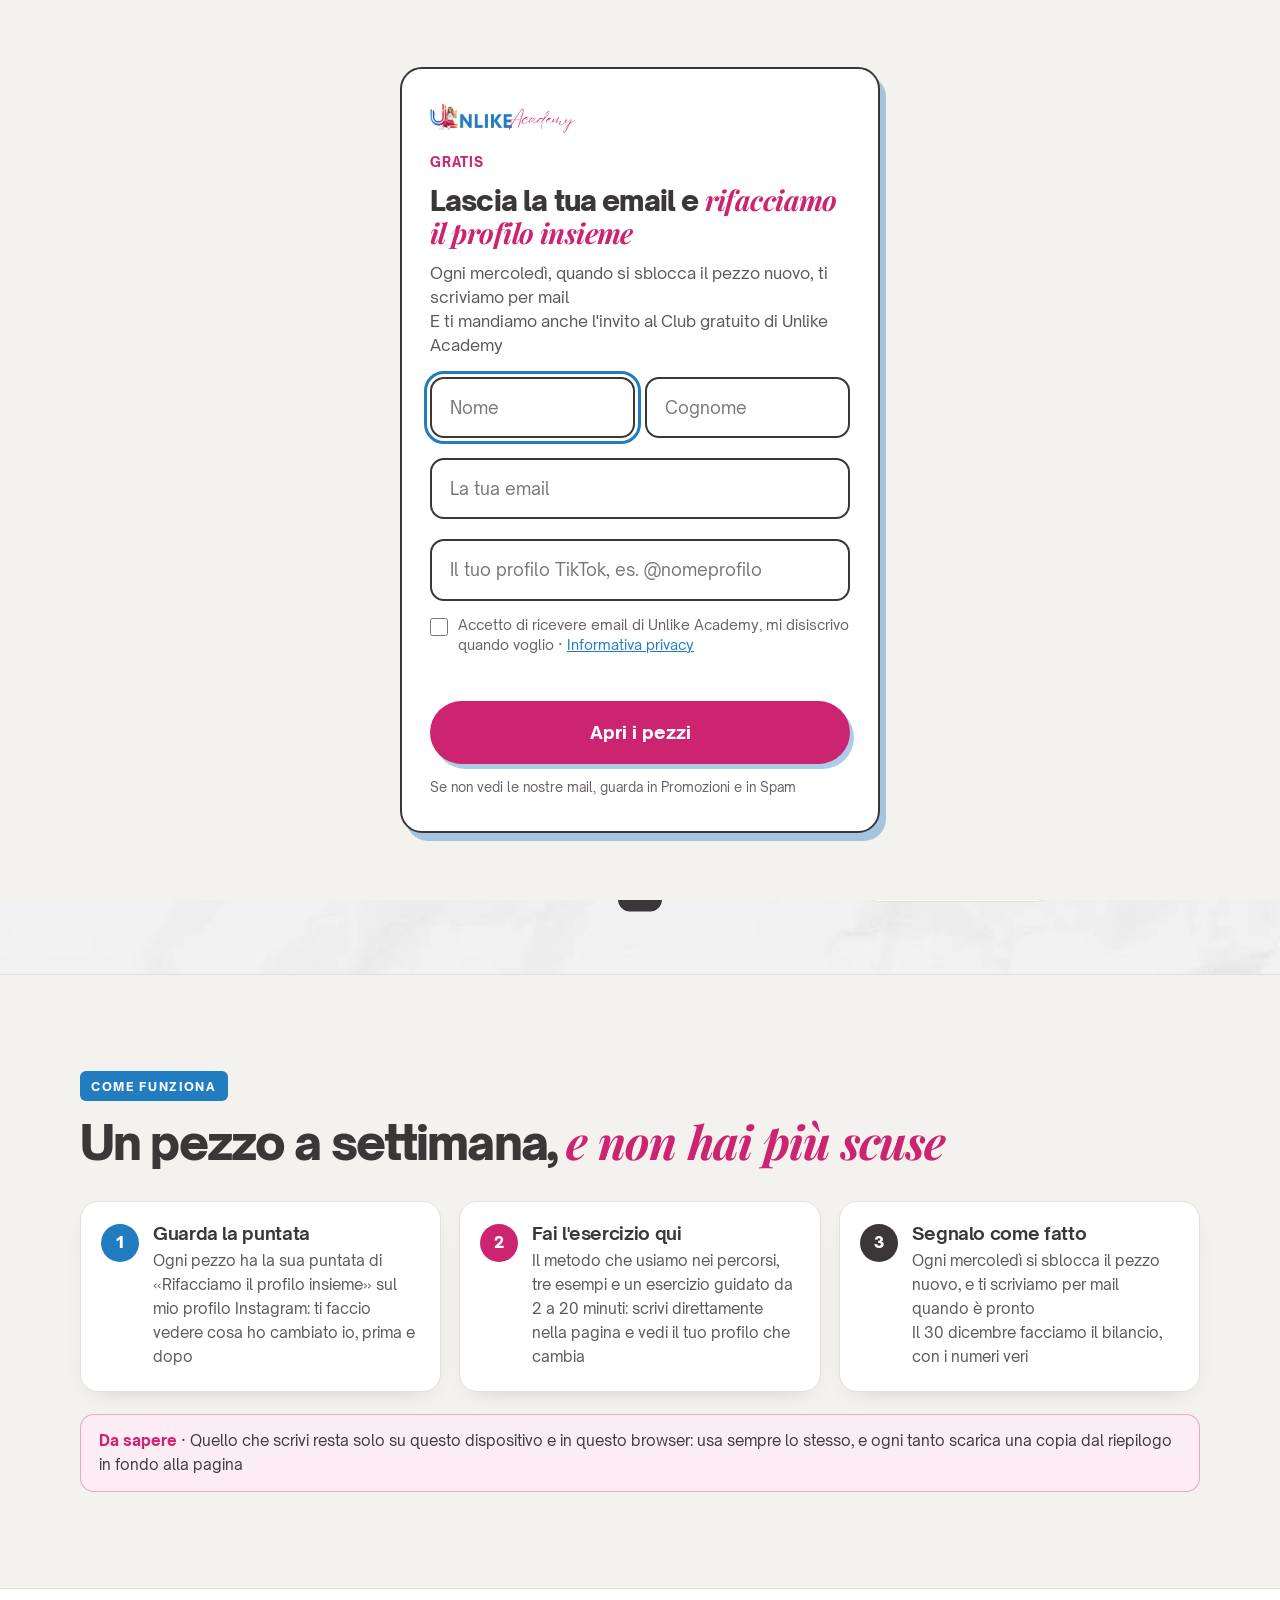
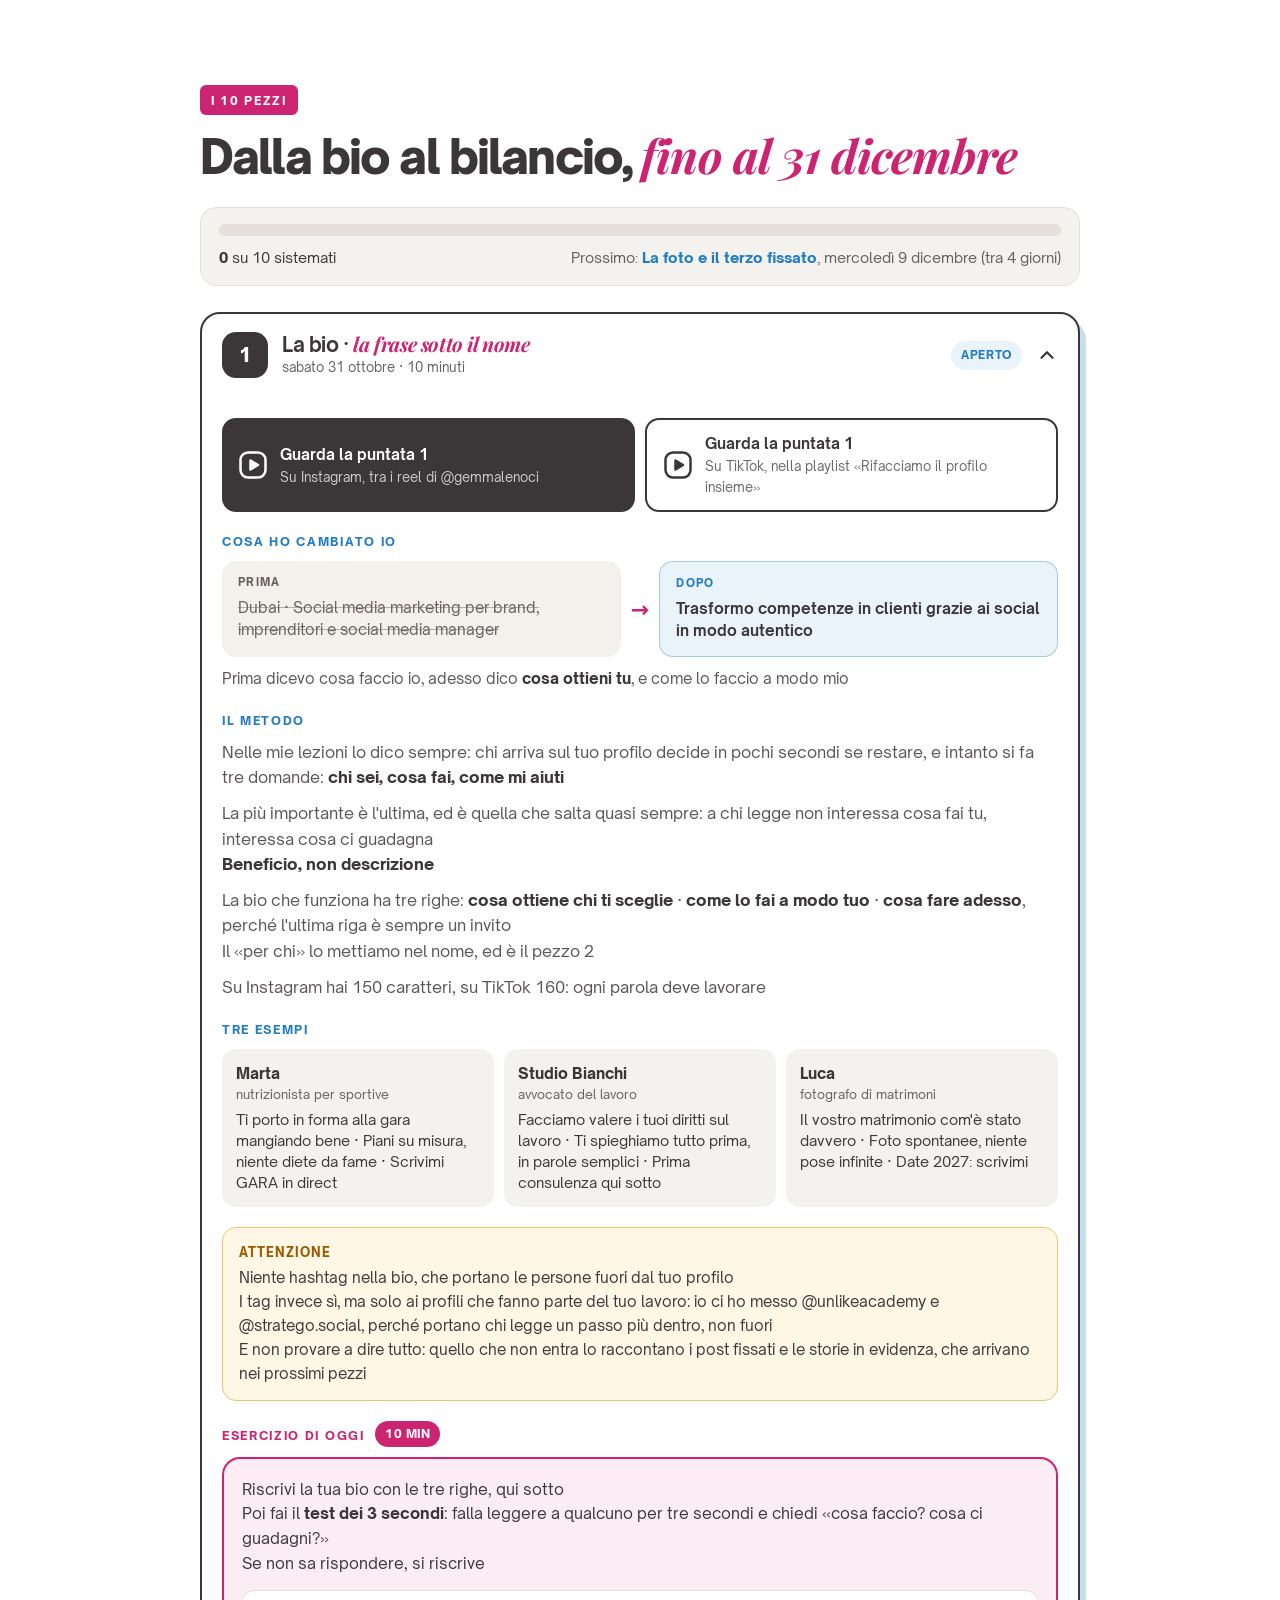
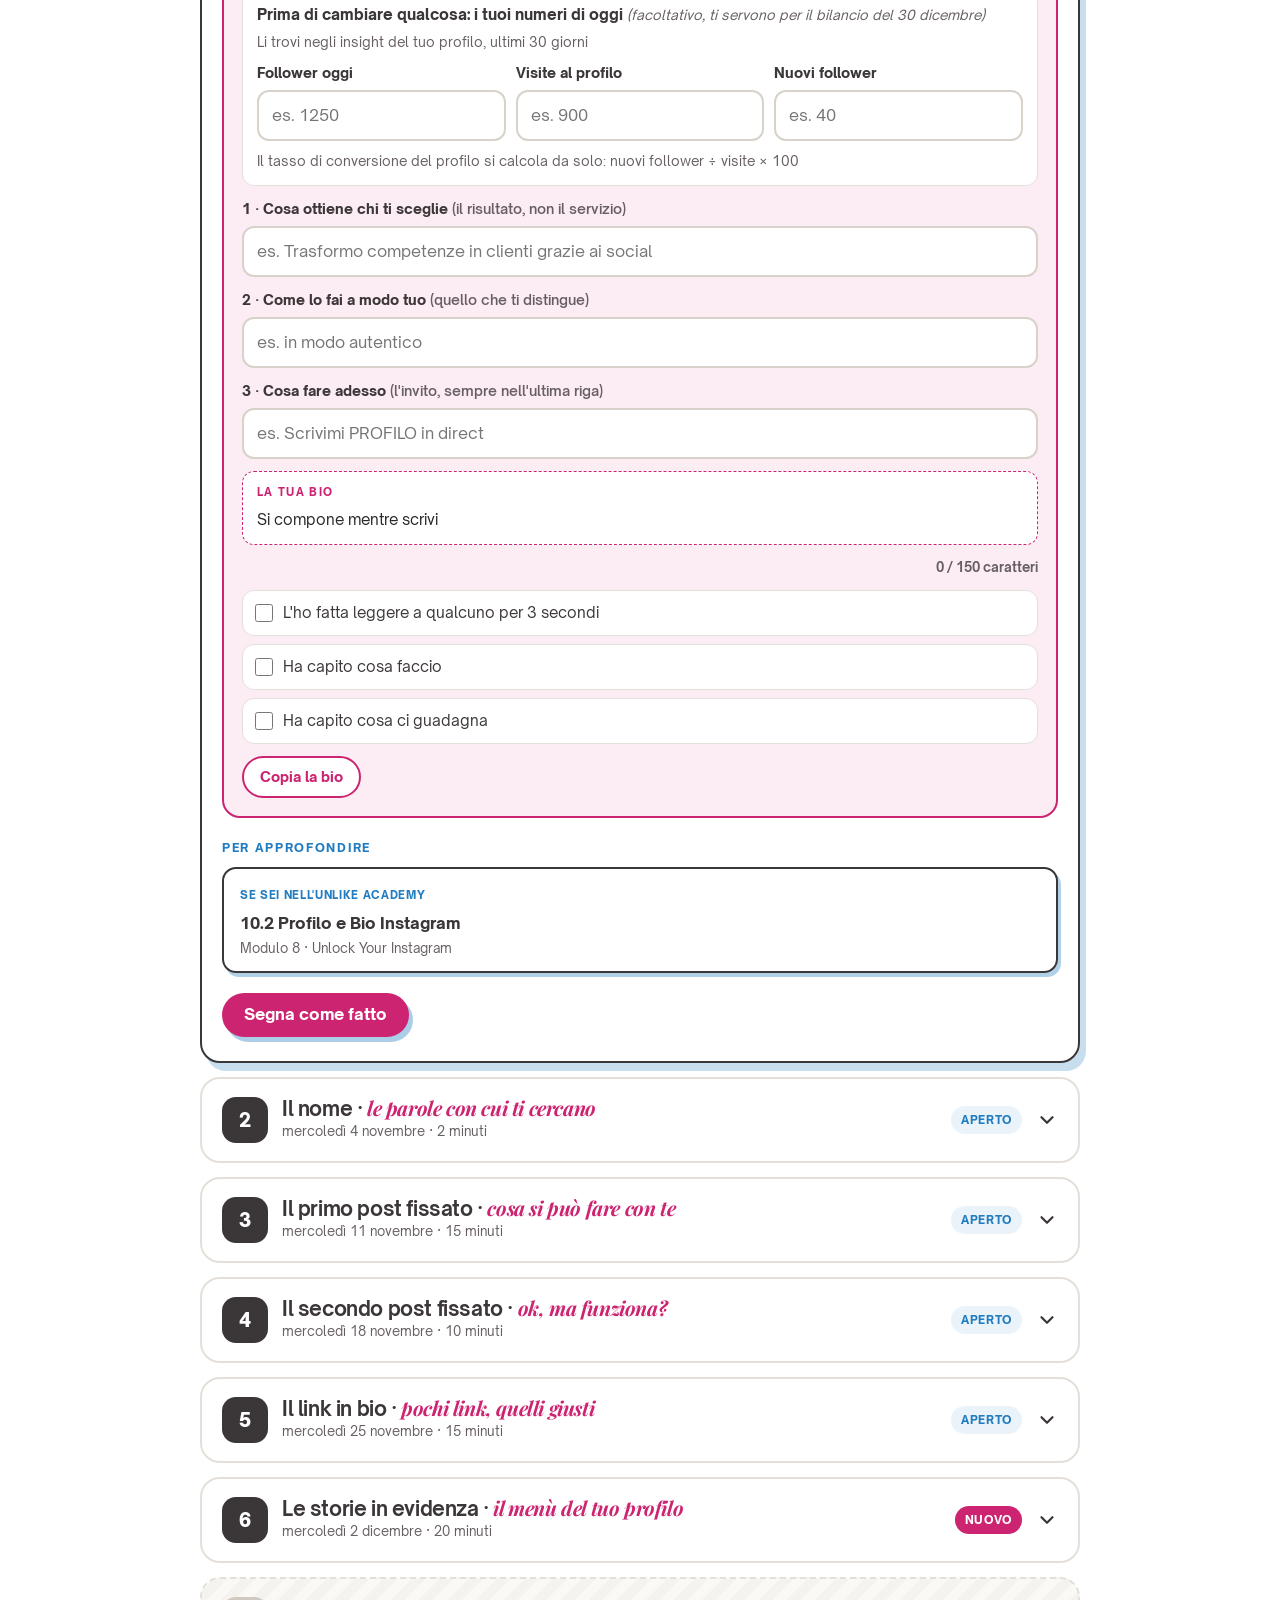
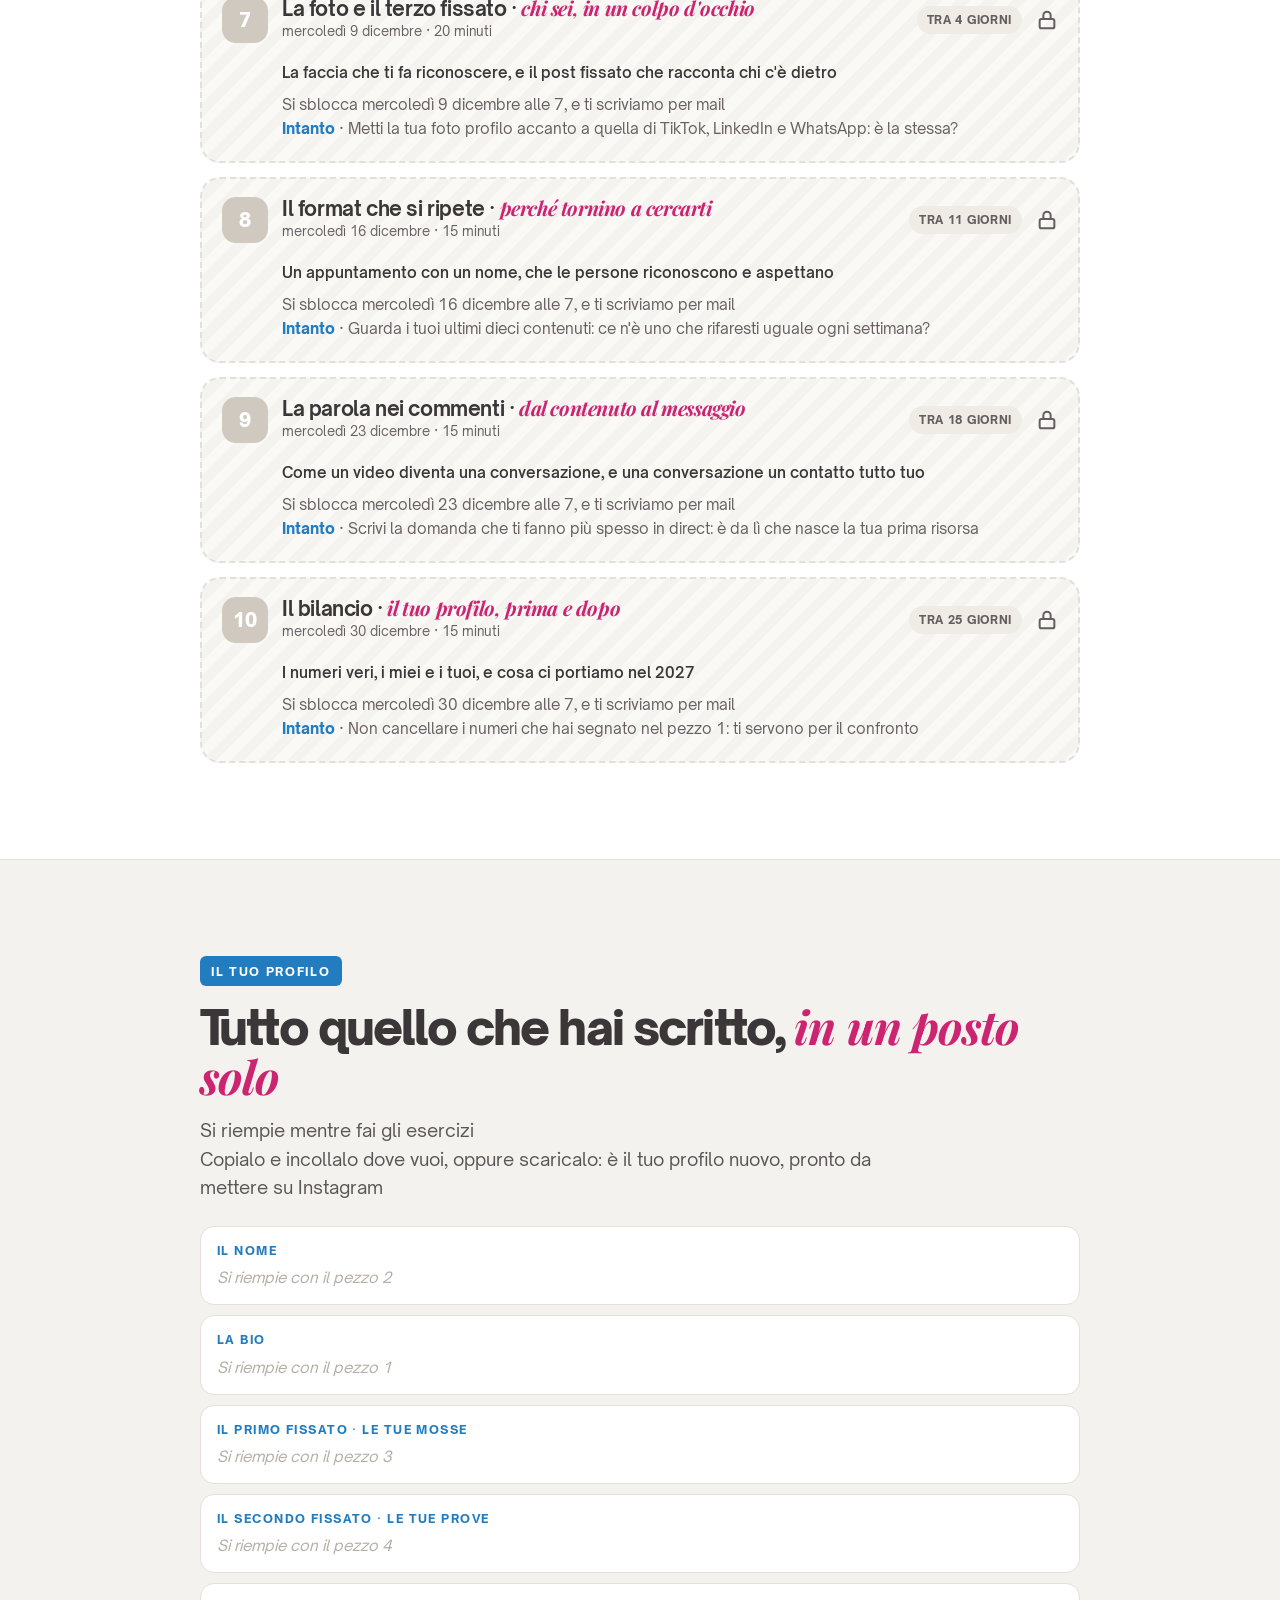
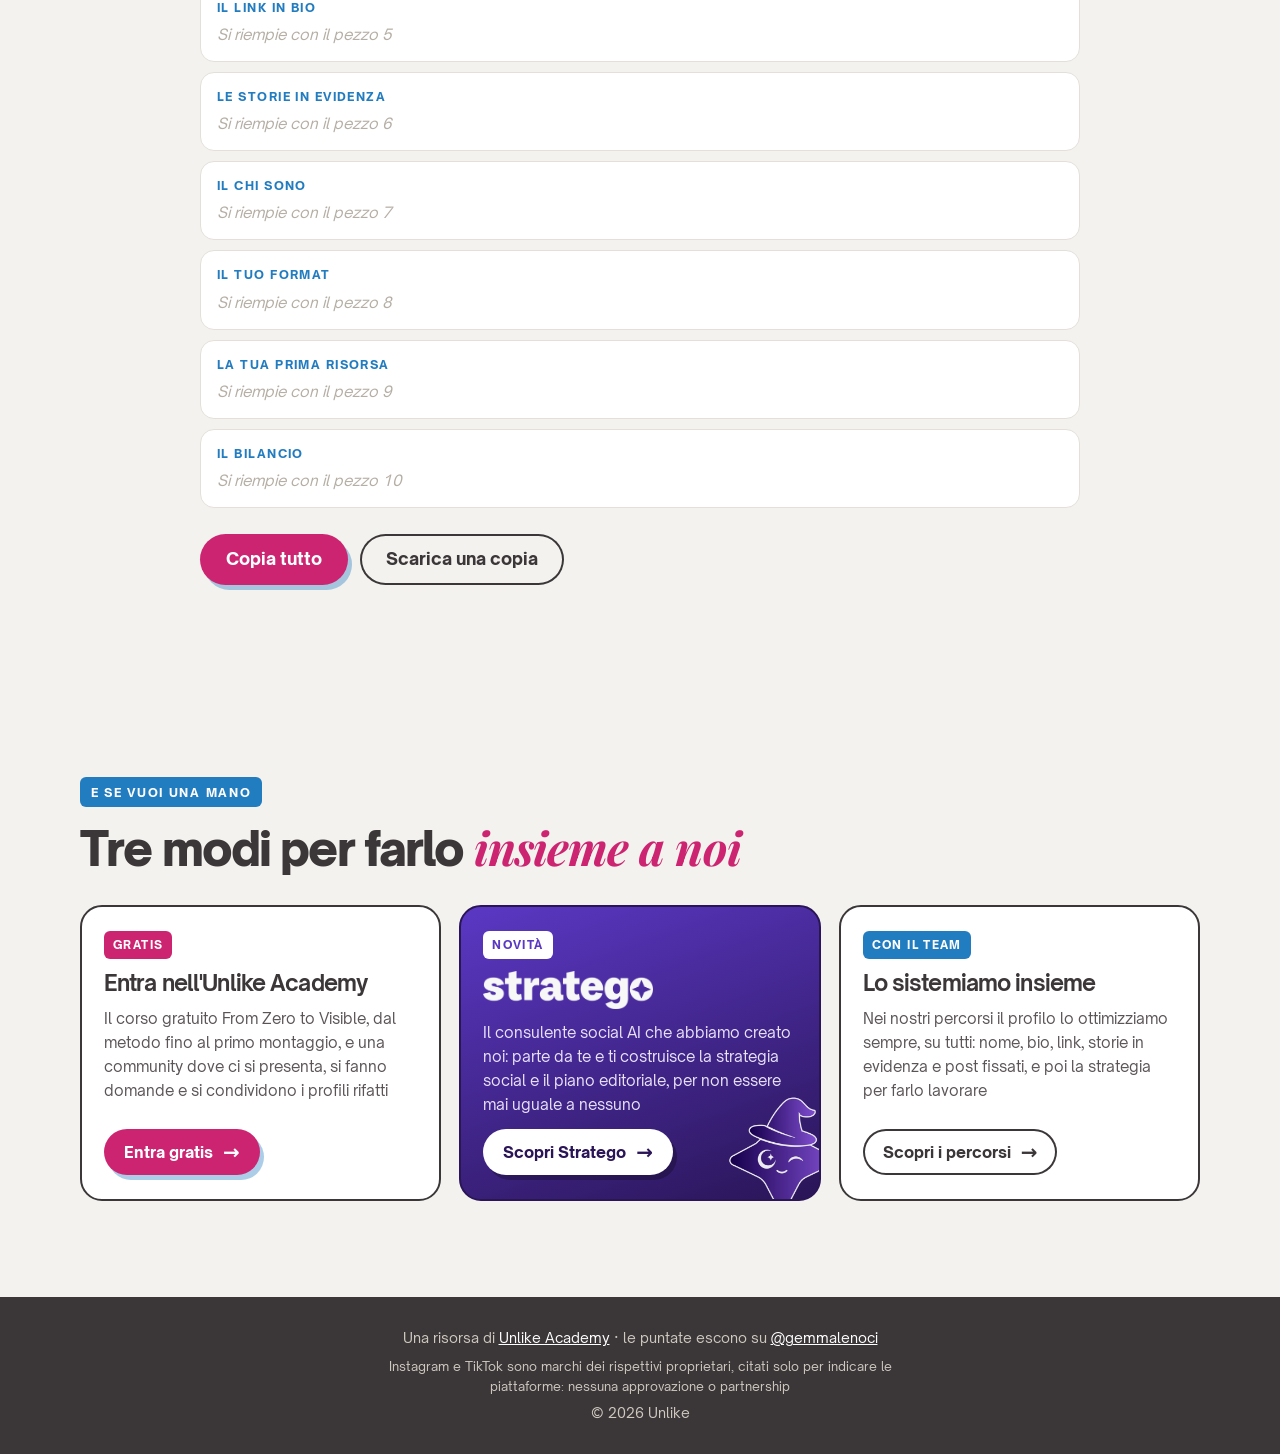
==== tiktok/index.html @ f3b8525f "PROFILO: indirizzo corto /tiktok e finestra mail che chiede il profilo TikTok Co-Authored-By: Claude" ====
<!doctype html>
<html lang="it">
<head>
<meta charset="utf-8">
<meta name="viewport" content="width=device-width, initial-scale=1">
<meta name="robots" content="noindex">
<title>Rifacciamo il profilo insieme · Unlike Academy</title>
<link rel="canonical" href="https://profilo.unlikeacademy.it/">
<meta http-equiv="refresh" content="0;url=../?utm_source=tiktok&amp;utm_medium=commento&amp;utm_campaign=profilo">
<script>location.replace('../?utm_source=tiktok&utm_medium=commento&utm_campaign=profilo'+location.hash)</script>
<style>body{font-family:system-ui,sans-serif;background:#F3F2EE;color:#3B3638;display:flex;min-height:100vh;align-items:center;justify-content:center;margin:0}a{color:#CD2471;font-weight:700}</style>
</head>
<body>
<p><a href="../?utm_source=tiktok&amp;utm_medium=commento&amp;utm_campaign=profilo">Apri la guida</a></p>
</body>
</html>
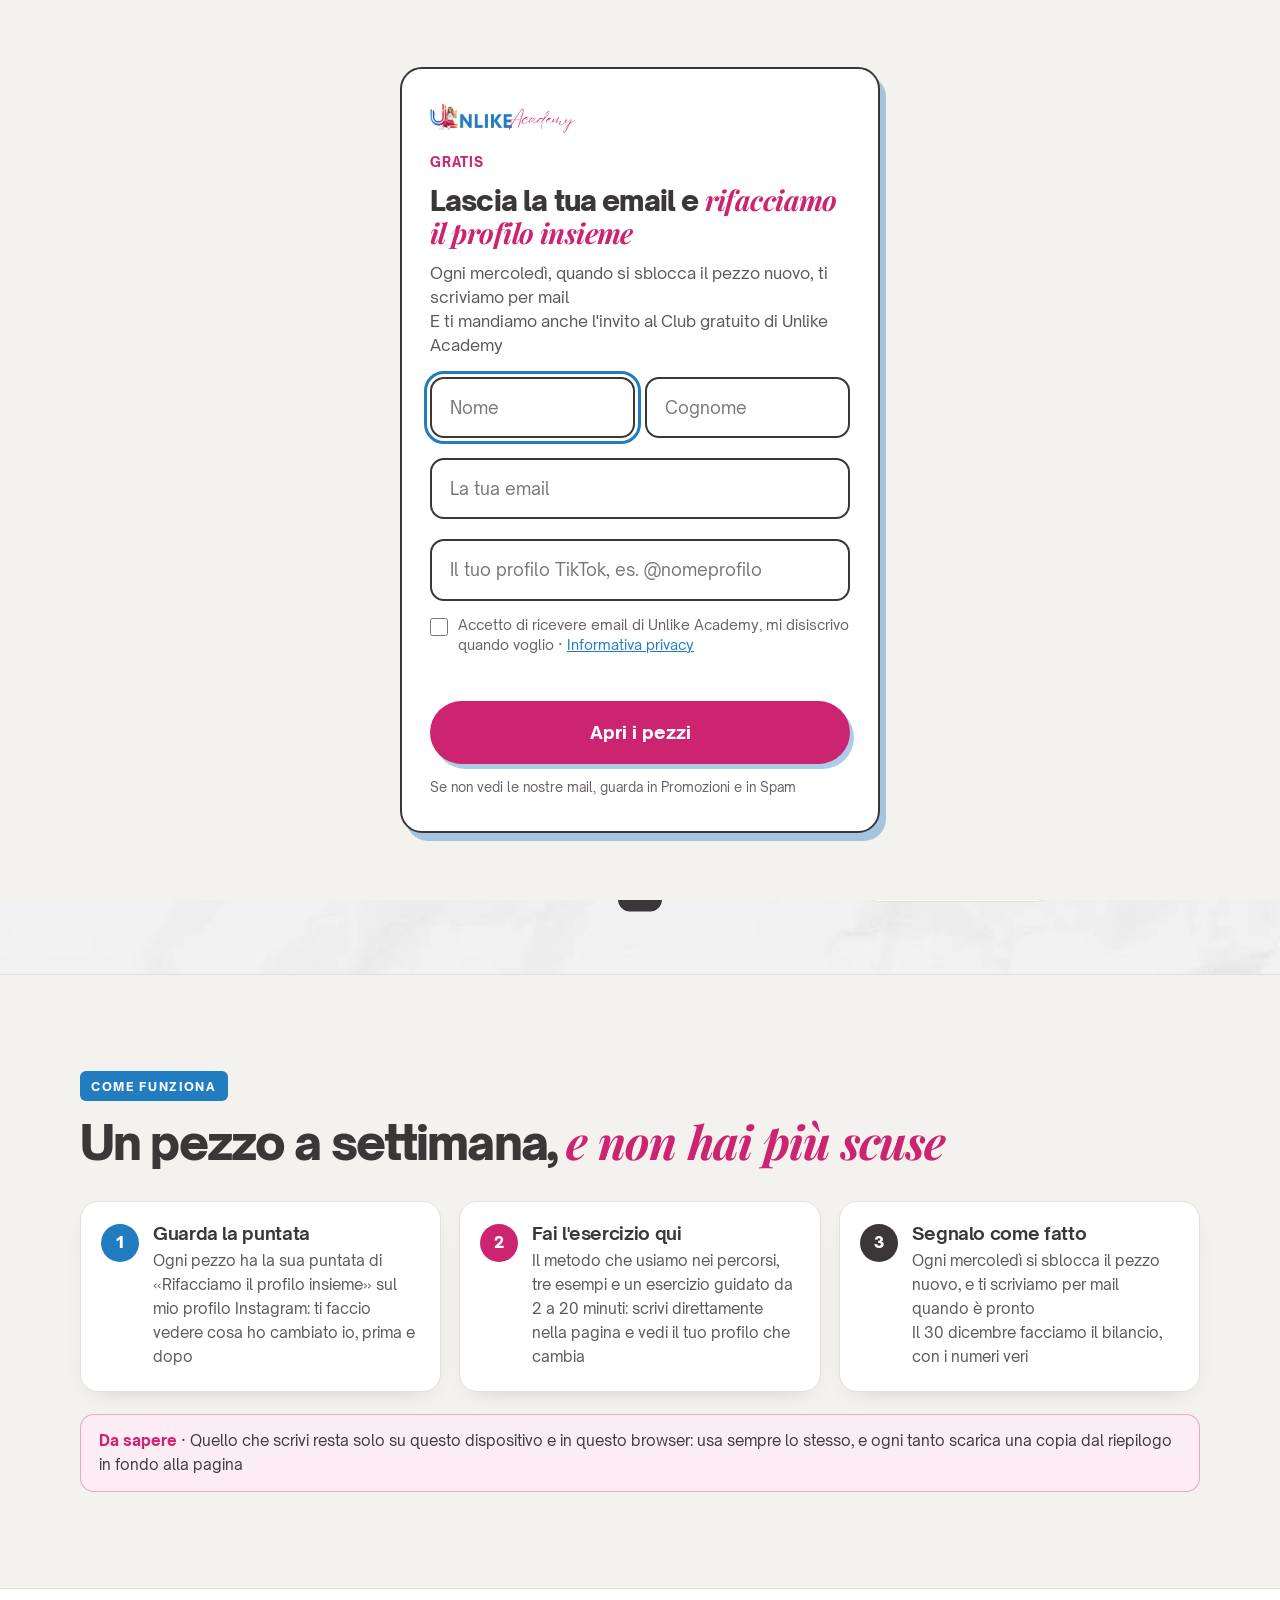
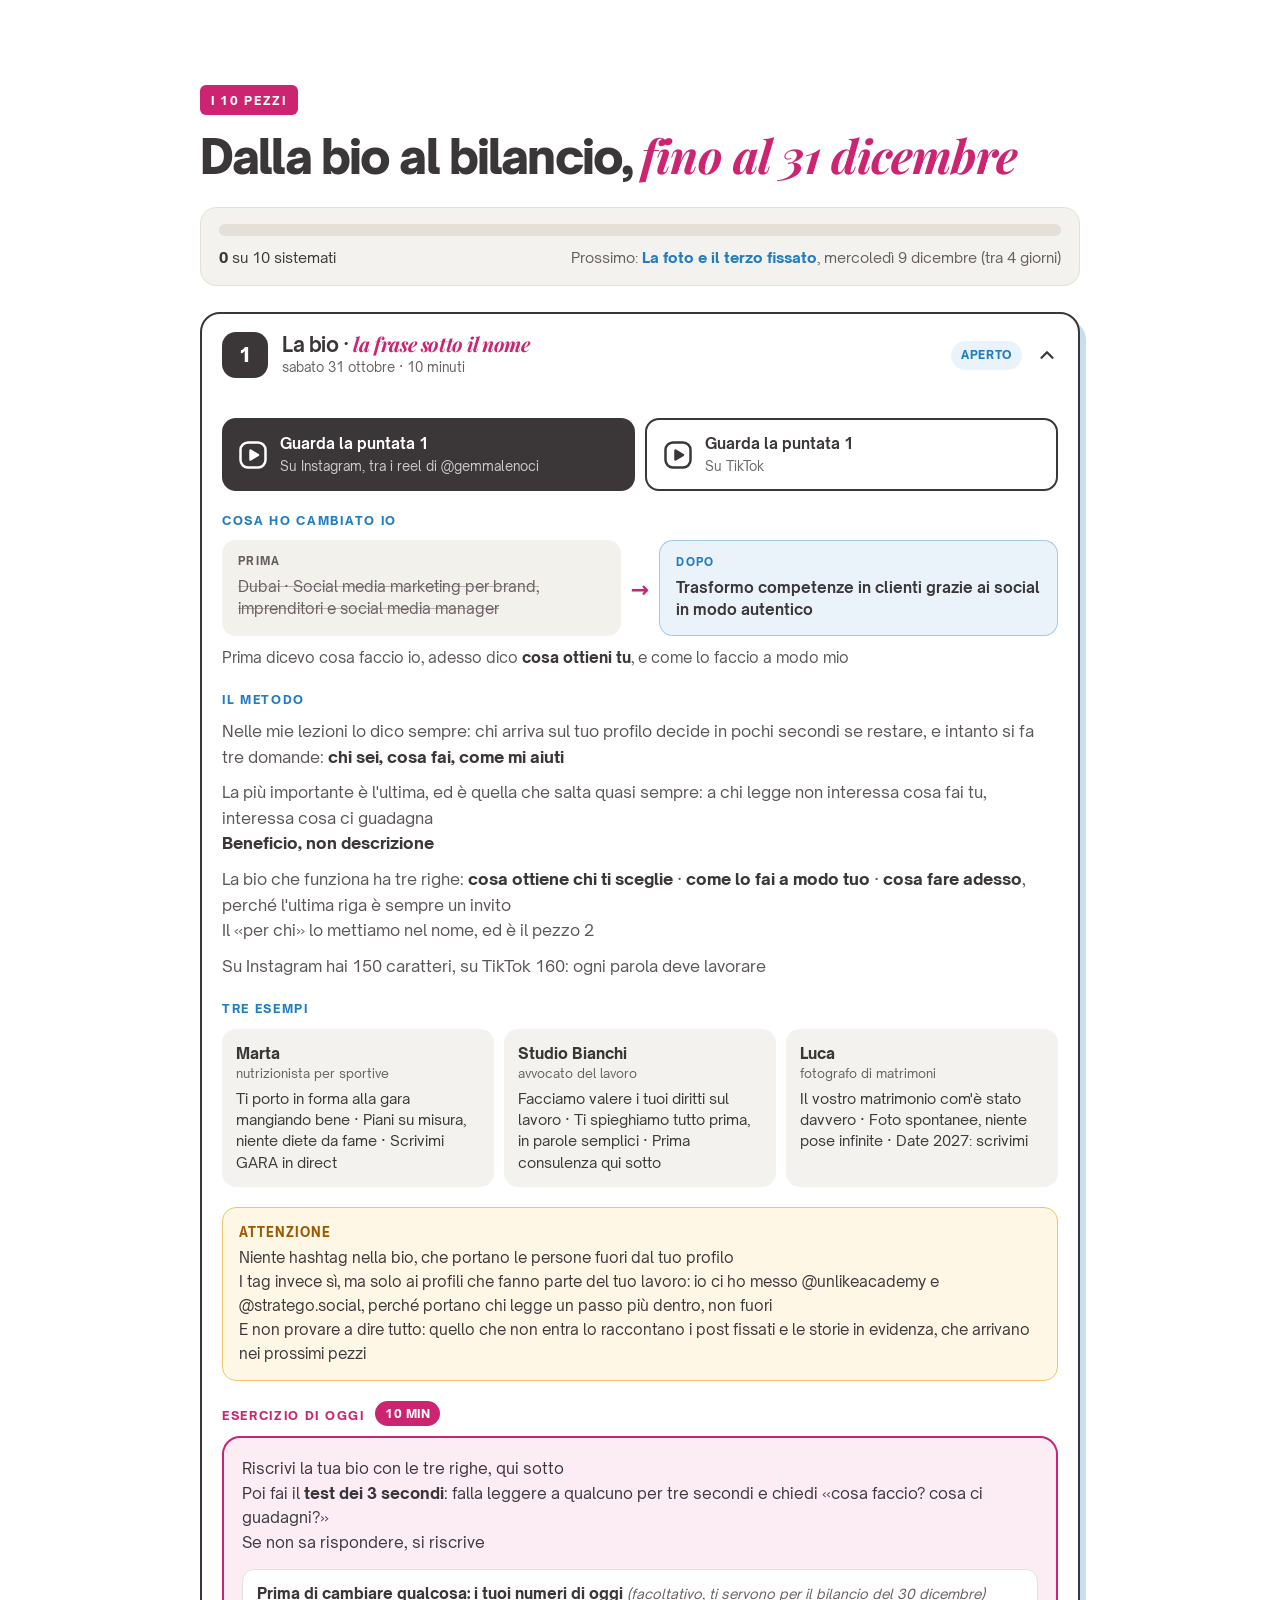
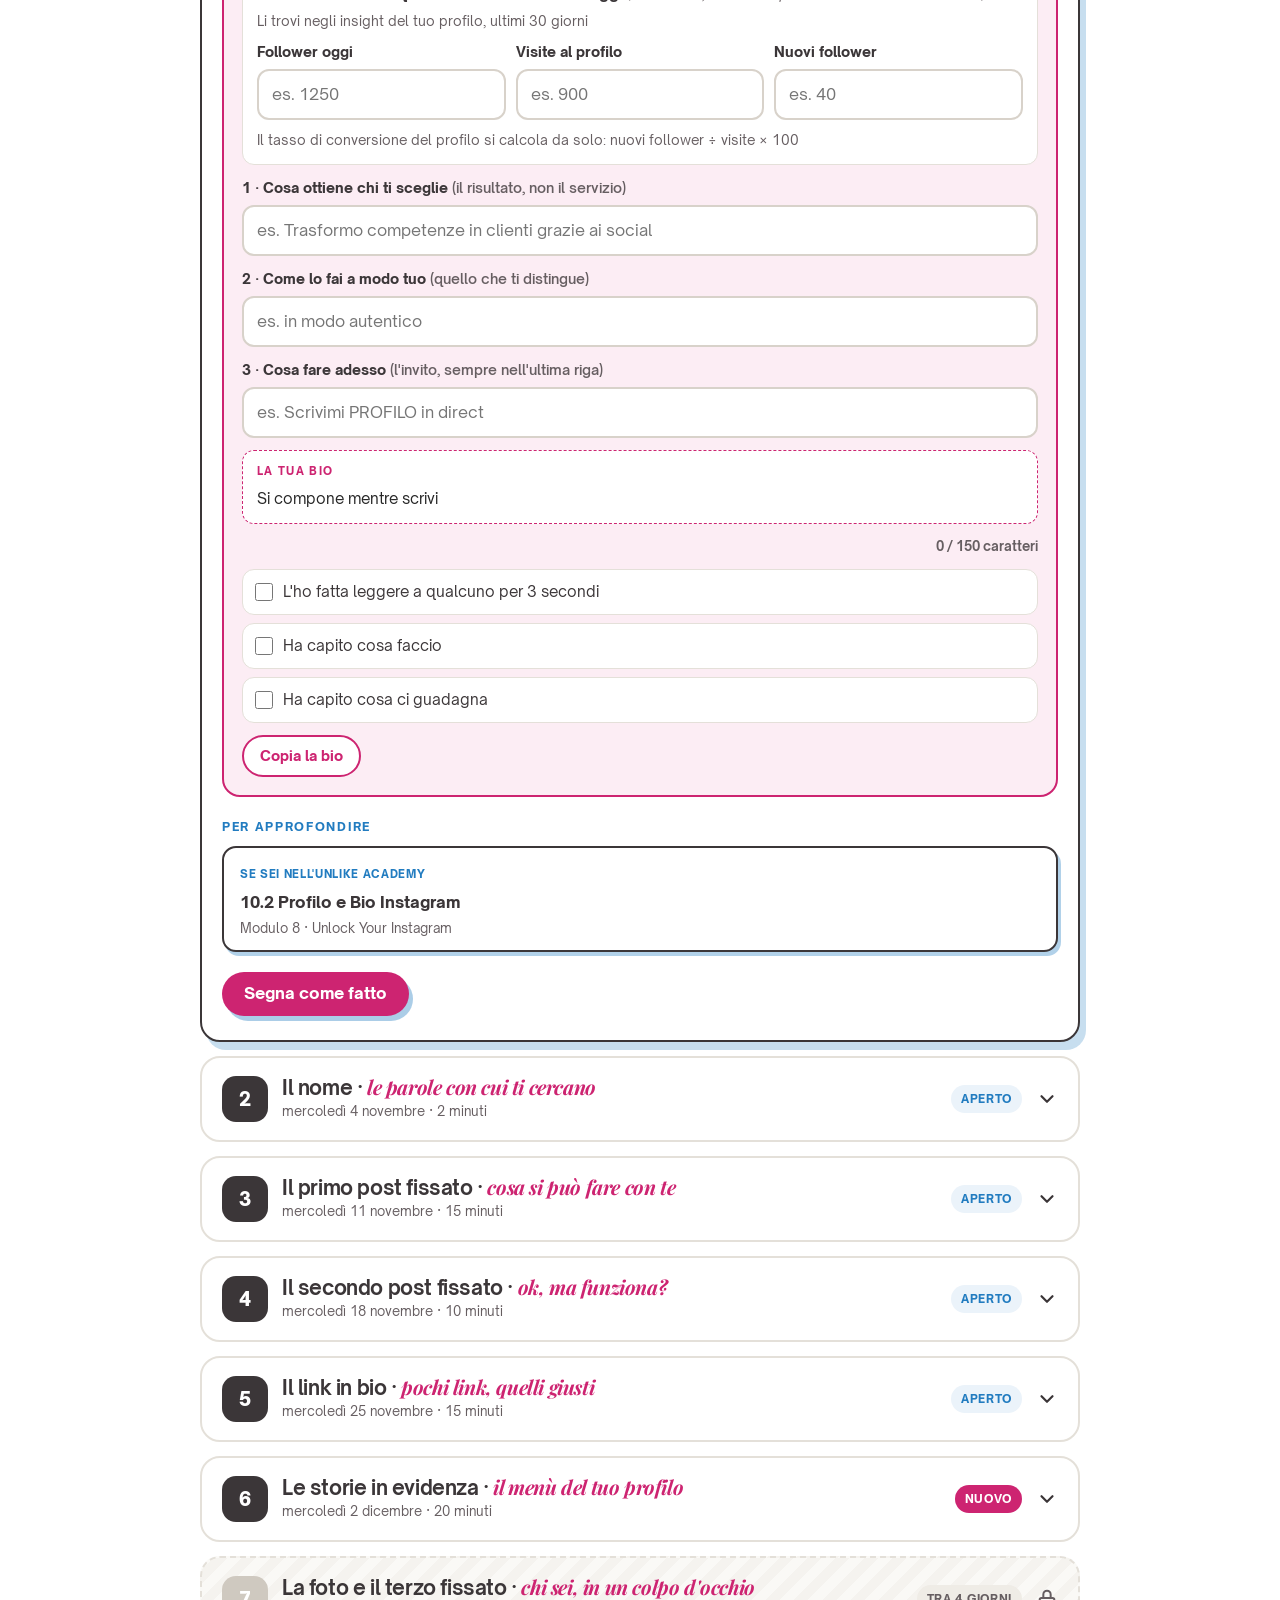
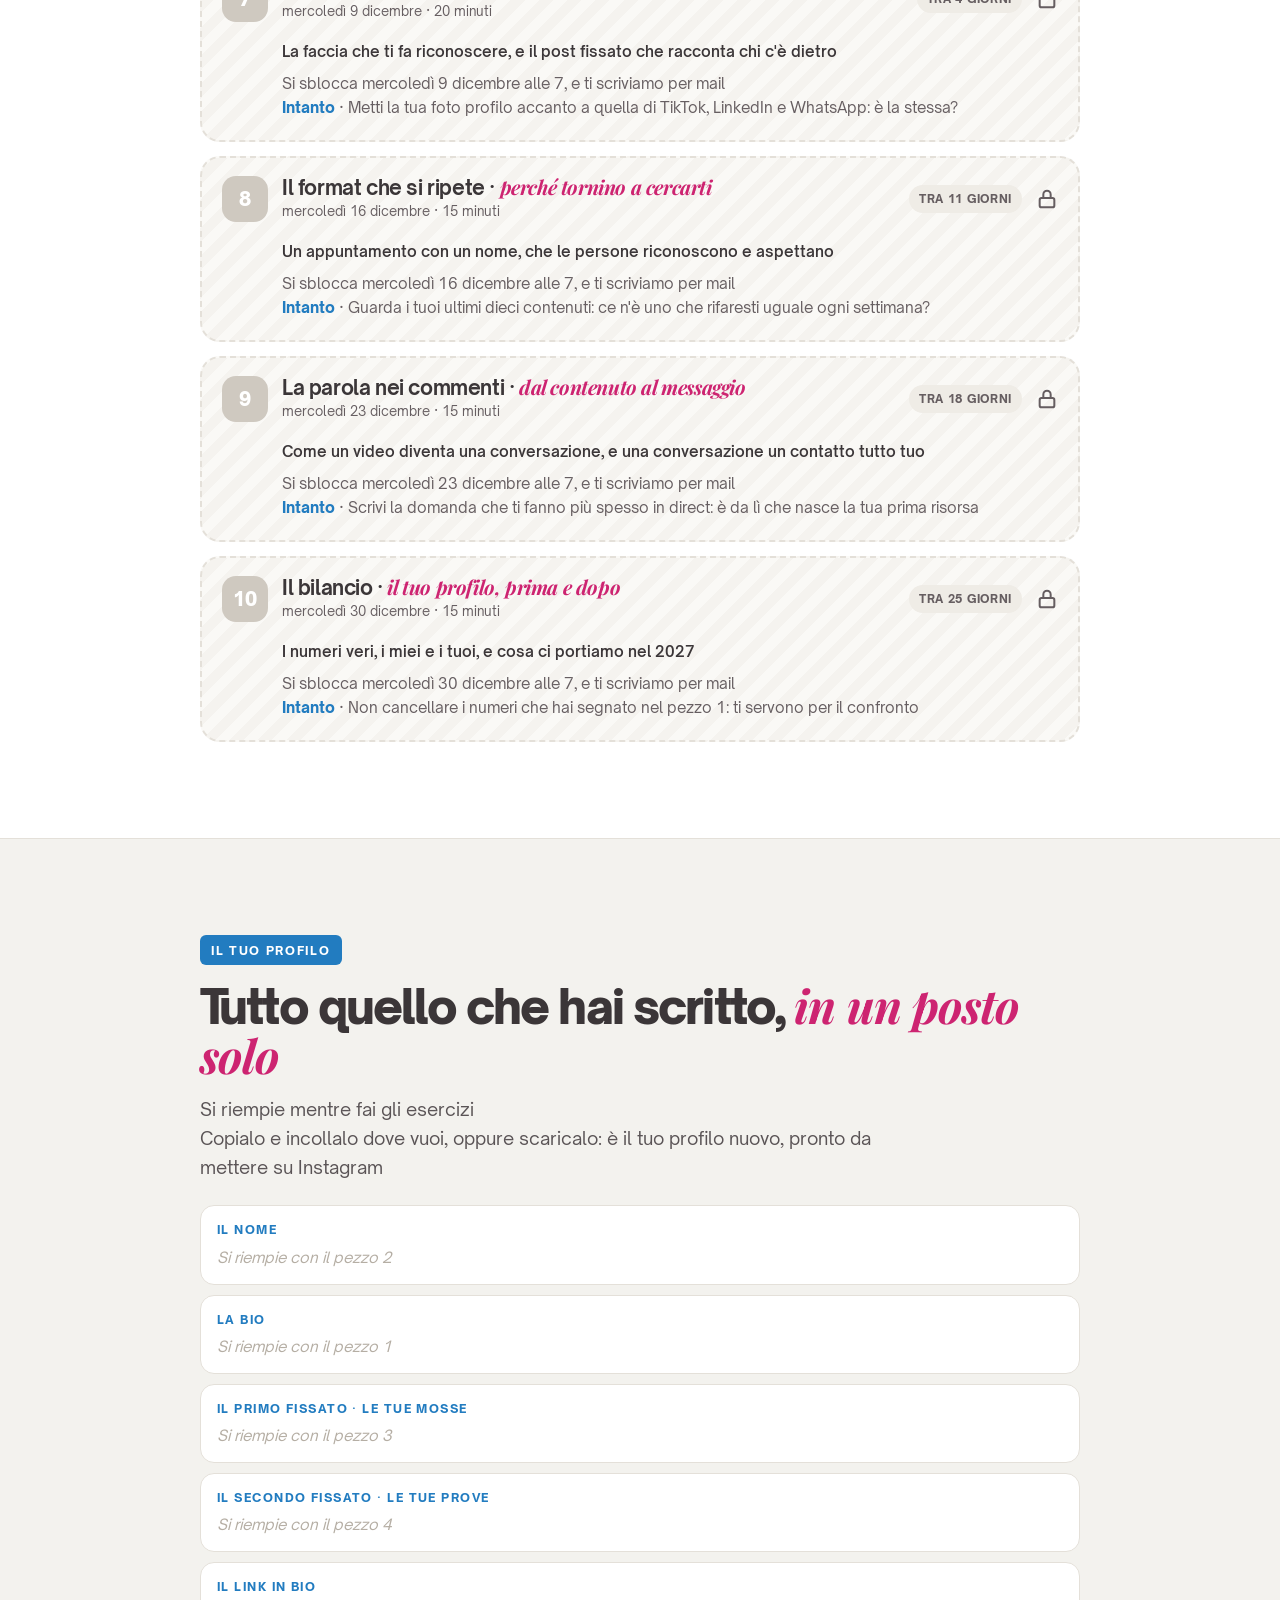
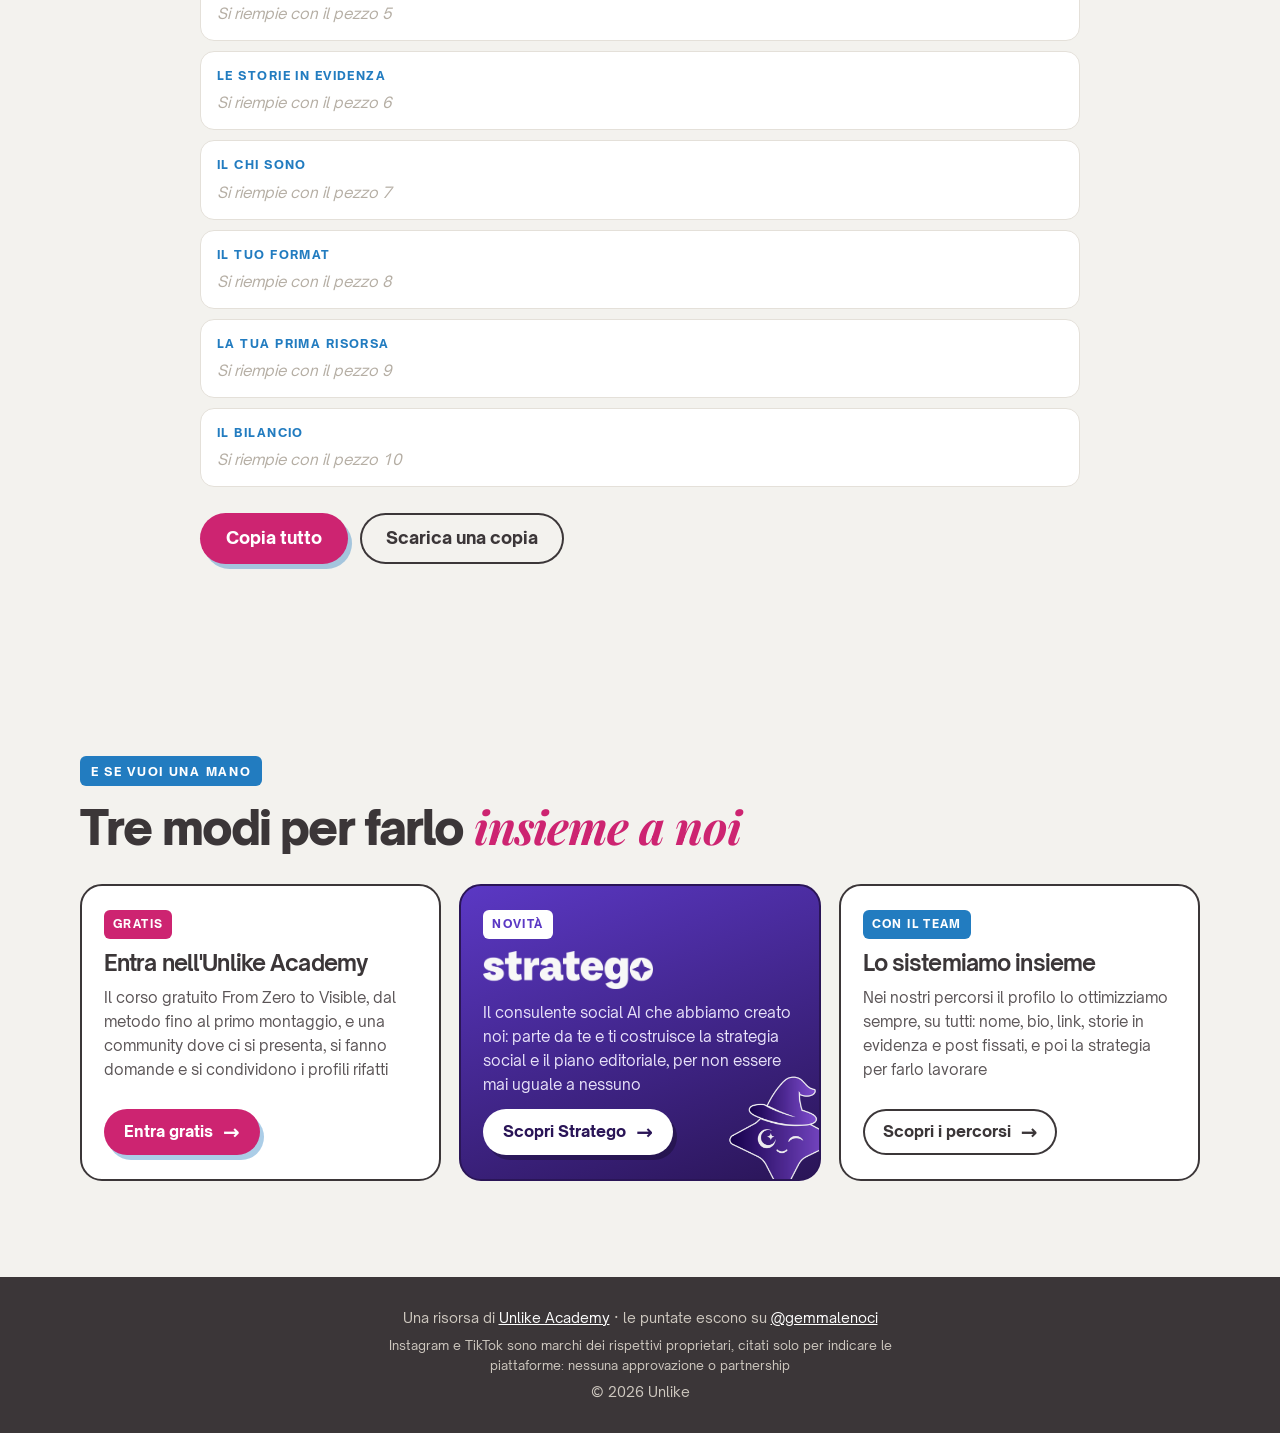
==== commit d1f63b3e: "Tracciamento: pixel Meta, Clarity e Analytics dopo il consenso (traccia.js) Co-Authored-By: Claude O" ====
--- a/tiktok/index.html
+++ b/tiktok/index.html
@@ -9,6 +9,7 @@
 <meta http-equiv="refresh" content="0;url=../?utm_source=tiktok&amp;utm_medium=commento&amp;utm_campaign=profilo">
 <script>location.replace('../?utm_source=tiktok&utm_medium=commento&utm_campaign=profilo'+location.hash)</script>
 <style>body{font-family:system-ui,sans-serif;background:#F3F2EE;color:#3B3638;display:flex;min-height:100vh;align-items:center;justify-content:center;margin:0}a{color:#CD2471;font-weight:700}</style>
+<script src="https://academy.unlikeacademy.it/traccia.js?v=1" defer data-risorsa="profilo"></script>
 </head>
 <body>
 <p><a href="../?utm_source=tiktok&amp;utm_medium=commento&amp;utm_campaign=profilo">Apri la guida</a></p>
